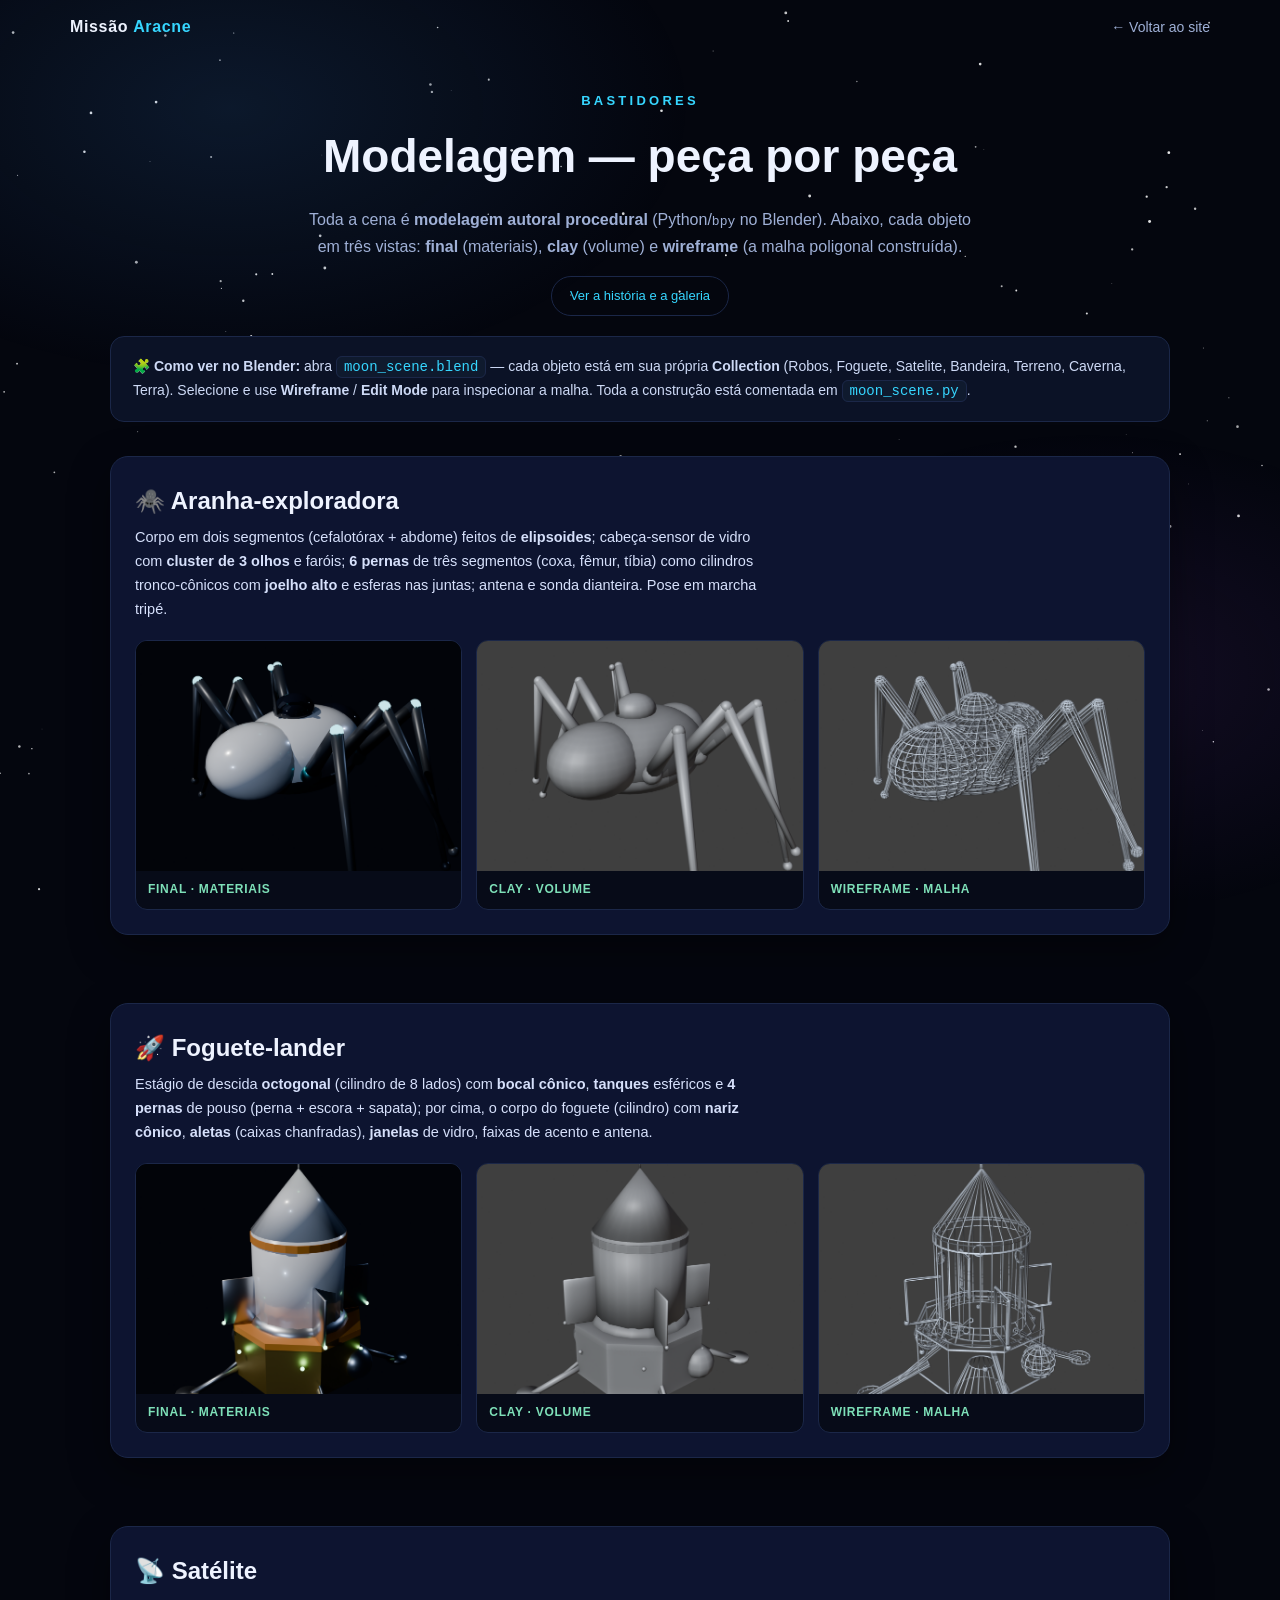
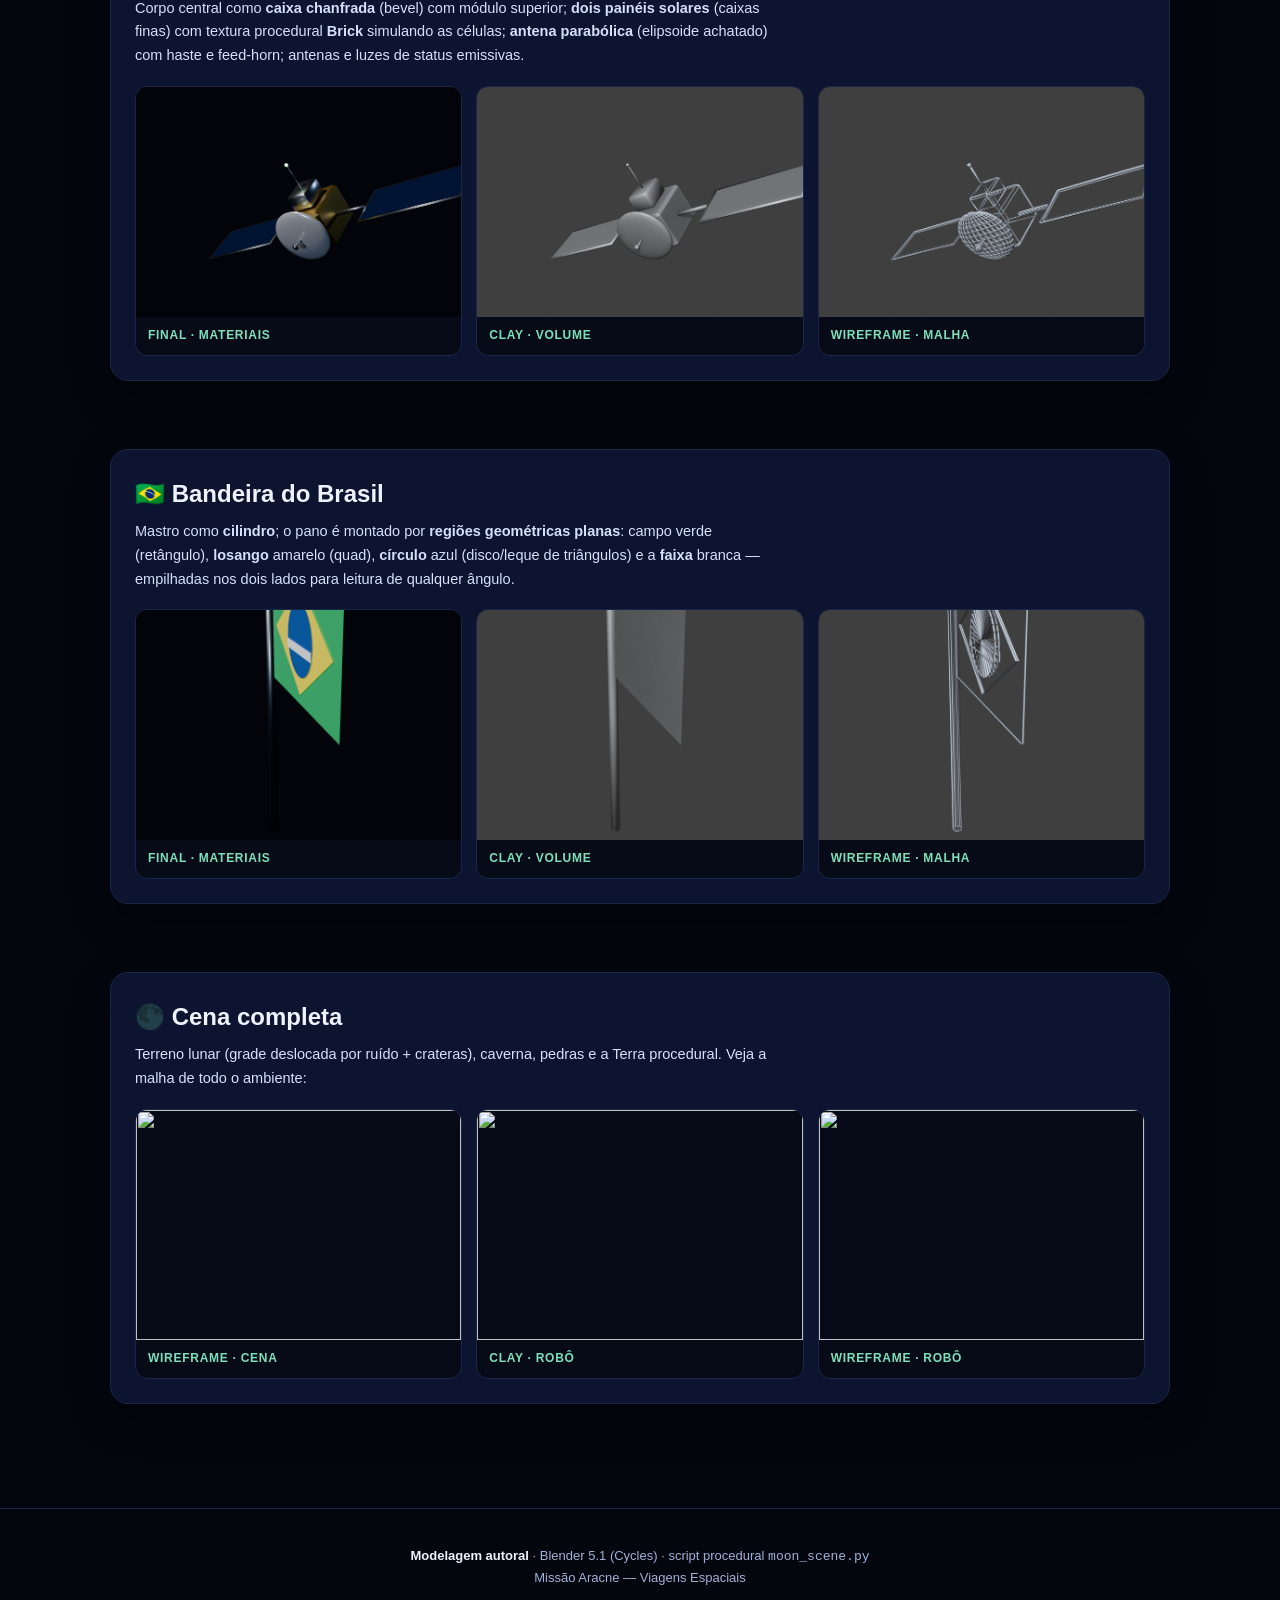
==== docs/modelagem.html @ 75605531 "Adiciona pagina de modelagem (making-of) com breakdown final/clay/wireframe por objeto" ====
<!DOCTYPE html>
<html lang="pt-BR">
<head>
<meta charset="UTF-8">
<meta name="viewport" content="width=device-width, initial-scale=1.0">
<title>Modelagem · Making-of — Viagens Espaciais</title>
<link rel="stylesheet" href="style.css">
<style>
  .mk-head{max-width:1100px;margin:0 auto;padding:90px 20px 10px;text-align:center}
  .mk-head .kicker{color:var(--accent);font-size:13px;letter-spacing:.25em;text-transform:uppercase;font-weight:700}
  .mk-head h1{font-size:clamp(28px,5vw,46px);margin-top:8px}
  .mk-head p{color:var(--muted);max-width:680px;margin:12px auto 0}
  .back{display:inline-block;margin-top:16px;color:var(--accent);border:1px solid var(--line);border-radius:999px;padding:8px 18px;font-size:13px}
  .bd{max-width:1100px;margin:0 auto;padding:34px 20px}
  .bd-card{background:var(--card);border:1px solid var(--line);border-radius:18px;padding:24px;box-shadow:0 14px 40px rgba(0,0,0,.4)}
  .bd-card h3{font-size:24px;margin-bottom:6px}
  .bd-card p{color:#d6e0fb;font-size:14.5px;max-width:80ch}
  .bd-row{display:grid;grid-template-columns:repeat(3,1fr);gap:14px;margin-top:18px}
  .bd-row figure{border:1px solid var(--line);border-radius:12px;overflow:hidden;background:#070b18}
  .bd-row img{width:100%;height:230px;object-fit:cover;display:block}
  .bd-row figcaption{padding:9px 12px;font-size:12px;letter-spacing:.06em;color:var(--accent2);text-transform:uppercase;font-weight:700}
  .tech{max-width:1100px;margin:10px auto 0;padding:0 20px}
  .tech .box{background:#0b1226;border:1px solid var(--line);border-radius:14px;padding:18px 22px;color:#cdd9f5;font-size:14px}
  .tech code{background:#0f1a2e;border:1px solid var(--line);border-radius:6px;padding:2px 7px;color:var(--accent)}
  @media(max-width:720px){.bd-row{grid-template-columns:1fr}.bd-row img{height:auto}}
</style>
</head>
<body>
<canvas id="sky"></canvas><div class="nebula"></div>

<nav><div class="wrap">
  <div class="logo">Missão <b>Aracne</b></div>
  <div class="links"><a href="index.html">← Voltar ao site</a></div>
</div></nav>

<header class="mk-head">
  <div class="kicker">Bastidores</div>
  <h1>Modelagem — peça por peça</h1>
  <p>Toda a cena é <b>modelagem autoral procedural</b> (Python/<code>bpy</code> no Blender).
     Abaixo, cada objeto em três vistas: <b>final</b> (materiais), <b>clay</b> (volume) e
     <b>wireframe</b> (a malha poligonal construída).</p>
  <a class="back" href="index.html">Ver a história e a galeria</a>
</header>

<div class="tech"><div class="box">
  🧩 <b>Como ver no Blender:</b> abra <code>moon_scene.blend</code> — cada objeto está em sua
  própria <b>Collection</b> (Robos, Foguete, Satelite, Bandeira, Terreno, Caverna, Terra).
  Selecione e use <b>Wireframe</b> / <b>Edit Mode</b> para inspecionar a malha. Toda a
  construção está comentada em <code>moon_scene.py</code>.
</div></div>

<section class="bd"><div class="bd-card">
  <h3>🕷️ Aranha-exploradora</h3>
  <p>Corpo em dois segmentos (cefalotórax + abdome) feitos de <b>elipsoides</b>; cabeça-sensor
     de vidro com <b>cluster de 3 olhos</b> e faróis; <b>6 pernas</b> de três segmentos
     (coxa, fêmur, tíbia) como cilindros tronco-cônicos com <b>joelho alto</b> e esferas nas
     juntas; antena e sonda dianteira. Pose em marcha tripé.</p>
  <div class="bd-row">
    <figure><img src="prints/modelagem/aranha_final.png"><figcaption>Final · materiais</figcaption></figure>
    <figure><img src="prints/modelagem/aranha_clay.png"><figcaption>Clay · volume</figcaption></figure>
    <figure><img src="prints/modelagem/aranha_wire.png"><figcaption>Wireframe · malha</figcaption></figure>
  </div>
</div></section>

<section class="bd"><div class="bd-card">
  <h3>🚀 Foguete-lander</h3>
  <p>Estágio de descida <b>octogonal</b> (cilindro de 8 lados) com <b>bocal cônico</b>,
     <b>tanques</b> esféricos e <b>4 pernas</b> de pouso (perna + escora + sapata); por cima,
     o corpo do foguete (cilindro) com <b>nariz cônico</b>, <b>aletas</b> (caixas chanfradas),
     <b>janelas</b> de vidro, faixas de acento e antena.</p>
  <div class="bd-row">
    <figure><img src="prints/modelagem/foguete_final.png"><figcaption>Final · materiais</figcaption></figure>
    <figure><img src="prints/modelagem/foguete_clay.png"><figcaption>Clay · volume</figcaption></figure>
    <figure><img src="prints/modelagem/foguete_wire.png"><figcaption>Wireframe · malha</figcaption></figure>
  </div>
</div></section>

<section class="bd"><div class="bd-card">
  <h3>📡 Satélite</h3>
  <p>Corpo central como <b>caixa chanfrada</b> (bevel) com módulo superior; <b>dois painéis
     solares</b> (caixas finas) com textura procedural <b>Brick</b> simulando as células;
     <b>antena parabólica</b> (elipsoide achatado) com haste e feed-horn; antenas e luzes de
     status emissivas.</p>
  <div class="bd-row">
    <figure><img src="prints/modelagem/satelite_final.png"><figcaption>Final · materiais</figcaption></figure>
    <figure><img src="prints/modelagem/satelite_clay.png"><figcaption>Clay · volume</figcaption></figure>
    <figure><img src="prints/modelagem/satelite_wire.png"><figcaption>Wireframe · malha</figcaption></figure>
  </div>
</div></section>

<section class="bd"><div class="bd-card">
  <h3>🇧🇷 Bandeira do Brasil</h3>
  <p>Mastro como <b>cilindro</b>; o pano é montado por <b>regiões geométricas planas</b>:
     campo verde (retângulo), <b>losango</b> amarelo (quad), <b>círculo</b> azul (disco/leque
     de triângulos) e a <b>faixa</b> branca — empilhadas nos dois lados para leitura de
     qualquer ângulo.</p>
  <div class="bd-row">
    <figure><img src="prints/modelagem/bandeira_final.png"><figcaption>Final · materiais</figcaption></figure>
    <figure><img src="prints/modelagem/bandeira_clay.png"><figcaption>Clay · volume</figcaption></figure>
    <figure><img src="prints/modelagem/bandeira_wire.png"><figcaption>Wireframe · malha</figcaption></figure>
  </div>
</div></section>

<section class="bd"><div class="bd-card">
  <h3>🌑 Cena completa</h3>
  <p>Terreno lunar (grade deslocada por ruído + crateras), caverna, pedras e a Terra
     procedural. Veja a malha de todo o ambiente:</p>
  <div class="bd-row">
    <figure><img src="prints/14_wireframe_cena.png"><figcaption>Wireframe · cena</figcaption></figure>
    <figure><img src="prints/15_clay_robo.png"><figcaption>Clay · robô</figcaption></figure>
    <figure><img src="prints/16_wireframe_robo.png"><figcaption>Wireframe · robô</figcaption></figure>
  </div>
</div></section>

<footer>
  <b>Modelagem autoral</b> · Blender 5.1 (Cycles) · script procedural <code>moon_scene.py</code><br>
  Missão Aracne — Viagens Espaciais
</footer>

<script>
/* estrelas (mesmo efeito da home, standalone) */
(function(){const cv=document.getElementById('sky'),ctx=cv.getContext('2d');let w,h,st;
function rs(){w=cv.width=innerWidth;h=cv.height=innerHeight;const n=Math.min(260,w*h/7000|0);
st=Array.from({length:n},()=>({x:Math.random()*w,y:Math.random()*h,r:Math.random()*1.3+.2,a:Math.random(),s:Math.random()*.02+.004}));}
function tk(){ctx.clearRect(0,0,w,h);for(const s of st){s.a+=s.s;const t=.5+.5*Math.sin(s.a);ctx.globalAlpha=.25+.7*t;ctx.fillStyle='#fff';ctx.beginPath();ctx.arc(s.x,s.y,s.r,0,7);ctx.fill();}ctx.globalAlpha=1;requestAnimationFrame(tk);}
addEventListener('resize',rs);rs();tk();})();
addEventListener('scroll',()=>document.querySelector('nav').classList.toggle('scrolled',scrollY>60),{passive:true});
</script>
</body>
</html>
---- docs/style.css ----
/* ===========================================================================
   Viagens Espaciais — Exploração de Cavernas Lunares
   Site narrativo interativo · estilos
   =========================================================================== */
:root{
  --bg:#04060e; --bg2:#0a1022; --card:#0d1430; --ink:#eef3ff; --muted:#9fb0d6;
  --accent:#36d6ff; --accent2:#7ee0b8; --gold:#e9b84a; --line:#1b2748;
  --maxw:1180px;
}
*{box-sizing:border-box;margin:0;padding:0}
html{scroll-behavior:smooth}
body{background:var(--bg);color:var(--ink);font-family:"Segoe UI",Roboto,Helvetica,Arial,sans-serif;line-height:1.65;overflow-x:hidden}
img{max-width:100%;display:block}
a{color:inherit;text-decoration:none}

/* fundo de estrelas (canvas) */
#sky{position:fixed;inset:0;z-index:-2}
.nebula{position:fixed;inset:0;z-index:-1;pointer-events:none;
  background:radial-gradient(60% 50% at 18% 12%,rgba(54,120,200,.16),transparent 60%),
             radial-gradient(50% 45% at 85% 75%,rgba(120,60,180,.14),transparent 60%)}

/* ---------- navbar ---------- */
nav{position:fixed;top:0;left:0;right:0;z-index:40;display:flex;justify-content:center;
  transition:background .3s,backdrop-filter .3s,border-color .3s;border-bottom:1px solid transparent}
nav.scrolled{background:rgba(7,11,26,.8);backdrop-filter:blur(12px);border-bottom:1px solid var(--line)}
nav .wrap{width:100%;max-width:var(--maxw);display:flex;align-items:center;justify-content:space-between;padding:14px 20px}
nav .logo{font-weight:800;letter-spacing:.04em}
nav .logo b{color:var(--accent)}
nav .links{display:flex;gap:22px;font-size:14px}
nav .links a{color:var(--muted);transition:color .2s}
nav .links a:hover{color:#fff}
@media(max-width:680px){nav .links{display:none}}

/* ---------- hero ---------- */
.hero{position:relative;min-height:100vh;display:flex;flex-direction:column;justify-content:center;align-items:center;text-align:center;padding:90px 20px 40px}
.hero .bg{position:absolute;inset:0;z-index:-1;background:
  linear-gradient(180deg,rgba(4,6,14,.45),rgba(4,6,14,.85) 70%,var(--bg)),
  url('prints/01_hero.png') center/cover no-repeat;will-change:transform}
.hero .badge{display:inline-block;letter-spacing:.32em;text-transform:uppercase;font-size:12px;font-weight:700;
  color:var(--bg);background:var(--accent);padding:8px 18px;border-radius:999px;margin-bottom:26px;
  animation:fadeUp 1s .1s both}
.hero h1{font-size:clamp(34px,7vw,76px);font-weight:800;line-height:1.03;text-shadow:0 6px 40px rgba(0,0,0,.7);animation:fadeUp 1s .25s both}
.hero h1 span{color:var(--accent)}
.hero p{color:var(--muted);max-width:660px;margin-top:18px;font-size:clamp(15px,2.4vw,20px);animation:fadeUp 1s .4s both}
.scrollcue{position:absolute;bottom:26px;color:var(--accent);font-size:12px;letter-spacing:.25em;animation:bob 1.8s ease-in-out infinite}
@keyframes bob{0%,100%{transform:translateY(0);opacity:.7}50%{transform:translateY(10px);opacity:1}}
@keyframes fadeUp{from{opacity:0;transform:translateY(30px)}to{opacity:1;transform:none}}

/* ---------- seções gerais ---------- */
section{position:relative}
.sec-head{max-width:var(--maxw);margin:0 auto;padding:80px 20px 10px;text-align:center}
.sec-head .kicker{color:var(--accent);font-size:13px;letter-spacing:.25em;text-transform:uppercase;font-weight:700}
.sec-head h2{font-size:clamp(26px,4vw,42px);margin-top:8px}
.sec-head p{color:var(--muted);max-width:640px;margin:12px auto 0}

/* ---------- visualizador 3D ---------- */
.viewer{max-width:var(--maxw);margin:24px auto 0;padding:0 20px}
#viewer3d{position:relative;height:62vh;min-height:420px;border:1px solid var(--line);border-radius:20px;
  overflow:hidden;background:radial-gradient(80% 80% at 50% 30%,#0e1736,#070b18);box-shadow:0 20px 60px rgba(0,0,0,.45)}
#viewer3d canvas{display:block}
.viewer .hint{position:absolute;bottom:14px;left:0;right:0;text-align:center;color:var(--muted);font-size:12.5px;letter-spacing:.08em;pointer-events:none}
.viewer .loader{position:absolute;inset:0;display:flex;align-items:center;justify-content:center;color:var(--muted);font-size:14px}
.spinner{width:34px;height:34px;border:3px solid var(--line);border-top-color:var(--accent);border-radius:50%;animation:spin 1s linear infinite;margin-right:12px}
@keyframes spin{to{transform:rotate(360deg)}}

/* ---------- capítulos (scrollytelling) ---------- */
.chapter{max-width:var(--maxw);margin:0 auto;padding:70px 20px;display:grid;grid-template-columns:1fr 1fr;gap:46px;align-items:center}
.chapter:nth-child(even) .ch-media{order:2}
.ch-media{position:relative;border-radius:18px;overflow:hidden;border:1px solid var(--line);box-shadow:0 18px 50px rgba(0,0,0,.5)}
.ch-media img{width:100%;height:100%;object-fit:cover;transition:transform 1.2s ease;will-change:transform}
.chapter:hover .ch-media img{transform:scale(1.05)}
.ch-num{font-size:14px;font-weight:800;letter-spacing:.2em;color:var(--accent2)}
.ch-body h3{font-size:clamp(22px,3.2vw,34px);margin:6px 0 14px;line-height:1.1}
.ch-body p{color:#d6e0fb;font-size:15.5px}
.ch-body .tag{display:inline-block;margin-top:16px;font-size:12px;color:var(--muted);border:1px solid var(--line);padding:5px 12px;border-radius:999px}
@media(max-width:760px){.chapter{grid-template-columns:1fr;gap:20px}.chapter:nth-child(even) .ch-media{order:0}}

/* reveal */
.reveal{opacity:0;transform:translateY(46px);transition:opacity .9s cubic-bezier(.2,.7,.2,1),transform .9s cubic-bezier(.2,.7,.2,1)}
.reveal.visible{opacity:1;transform:none}
.reveal.r-left{transform:translateX(-46px)}
.reveal.r-right{transform:translateX(46px)}
.reveal.r-left.visible,.reveal.r-right.visible{transform:none}

/* ---------- estatísticas ---------- */
.stats{max-width:var(--maxw);margin:30px auto 0;padding:0 20px;display:flex;gap:18px;flex-wrap:wrap;justify-content:center}
.stat{background:var(--card);border:1px solid var(--line);border-radius:16px;padding:18px 26px;min-width:150px;text-align:center}
.stat b{display:block;font-size:30px;color:var(--accent2)}
.stat span{font-size:12px;color:var(--muted);letter-spacing:.08em}

/* ---------- galeria ---------- */
.filters{max-width:var(--maxw);margin:26px auto 0;padding:0 20px;display:flex;gap:8px;flex-wrap:wrap;justify-content:center}
.filter{cursor:pointer;border:1px solid var(--line);background:transparent;color:var(--muted);padding:8px 16px;border-radius:999px;font-size:13px;font-weight:600;transition:.2s}
.filter:hover{color:#fff;border-color:var(--accent)}
.filter.active{background:var(--accent);color:var(--bg);border-color:var(--accent)}
.grid{max-width:var(--maxw);margin:18px auto 0;padding:0 20px;display:grid;grid-template-columns:repeat(auto-fill,minmax(300px,1fr));gap:16px}
figure.card{background:var(--card);border:1px solid var(--line);border-radius:16px;overflow:hidden;cursor:pointer;transition:transform .25s,box-shadow .25s,border-color .25s}
figure.card:hover{transform:translateY(-6px);box-shadow:0 16px 36px rgba(0,0,0,.5);border-color:var(--accent)}
figure.card img{width:100%;height:200px;object-fit:cover;background:#000}
figure.card .meta{padding:12px 14px}
figure.card .t{font-size:13.5px;color:#dce6ff}
figure.card .tag{font-size:10.5px;letter-spacing:.14em;text-transform:uppercase;color:var(--accent);font-weight:700}
.hide{display:none}

/* ---------- footer ---------- */
footer{border-top:1px solid var(--line);margin-top:70px;padding:36px 20px;text-align:center;color:var(--muted);font-size:13px}
footer b{color:var(--ink)}

/* ---------- lightbox ---------- */
.lb{position:fixed;inset:0;z-index:60;background:rgba(2,4,10,.95);display:none;align-items:center;justify-content:center;flex-direction:column;padding:24px}
.lb.open{display:flex}
.lb img{max-width:92vw;max-height:78vh;border-radius:10px;box-shadow:0 24px 70px rgba(0,0,0,.7)}
.lb .cap{color:#dce6ff;margin-top:16px;text-align:center;max-width:760px;font-size:14.5px}
.lb .cap b{color:var(--accent)}
.lb .x{position:absolute;top:16px;right:24px;font-size:36px;color:#fff;cursor:pointer;line-height:1}
.lb .arw{position:absolute;top:50%;transform:translateY(-50%);font-size:48px;color:#fff;cursor:pointer;user-select:none;padding:12px;opacity:.65;transition:.2s}
.lb .arw:hover{opacity:1;color:var(--accent)}
.lb .prev{left:14px}.lb .next{right:14px}

/* ---------- integrantes do grupo ---------- */
.team-sec{max-width:var(--maxw);margin:0 auto;padding:50px 20px 0}
.team-card{background:linear-gradient(180deg,#0e1638,#0a0f22);border:1px solid var(--line);
  border-radius:18px;padding:24px 26px;box-shadow:0 16px 40px rgba(0,0,0,.4)}
.team-title{text-align:center;color:var(--accent);font-size:13px;letter-spacing:.25em;
  text-transform:uppercase;font-weight:700;margin-bottom:18px}
.team-list{list-style:none;display:grid;grid-template-columns:repeat(auto-fit,minmax(230px,1fr));gap:14px}
.member{display:flex;align-items:center;gap:14px;background:#0b1226;border:1px solid var(--line);
  border-radius:14px;padding:14px 16px;transition:border-color .2s,transform .2s}
.member:hover{border-color:var(--accent);transform:translateY(-3px)}
.member .ava{width:46px;height:46px;border-radius:50%;flex:0 0 46px;display:flex;align-items:center;
  justify-content:center;font-weight:800;font-size:15px;color:#04121a;
  background:linear-gradient(135deg,var(--accent),var(--accent2));box-shadow:0 4px 14px rgba(54,214,255,.25)}
.member .info{display:flex;flex-direction:column;min-width:0}
.member .nm{font-size:14px;color:#eef3ff;font-weight:600;line-height:1.25}
.member .rm{font-size:12px;color:var(--accent2);margin-top:3px;letter-spacing:.06em}
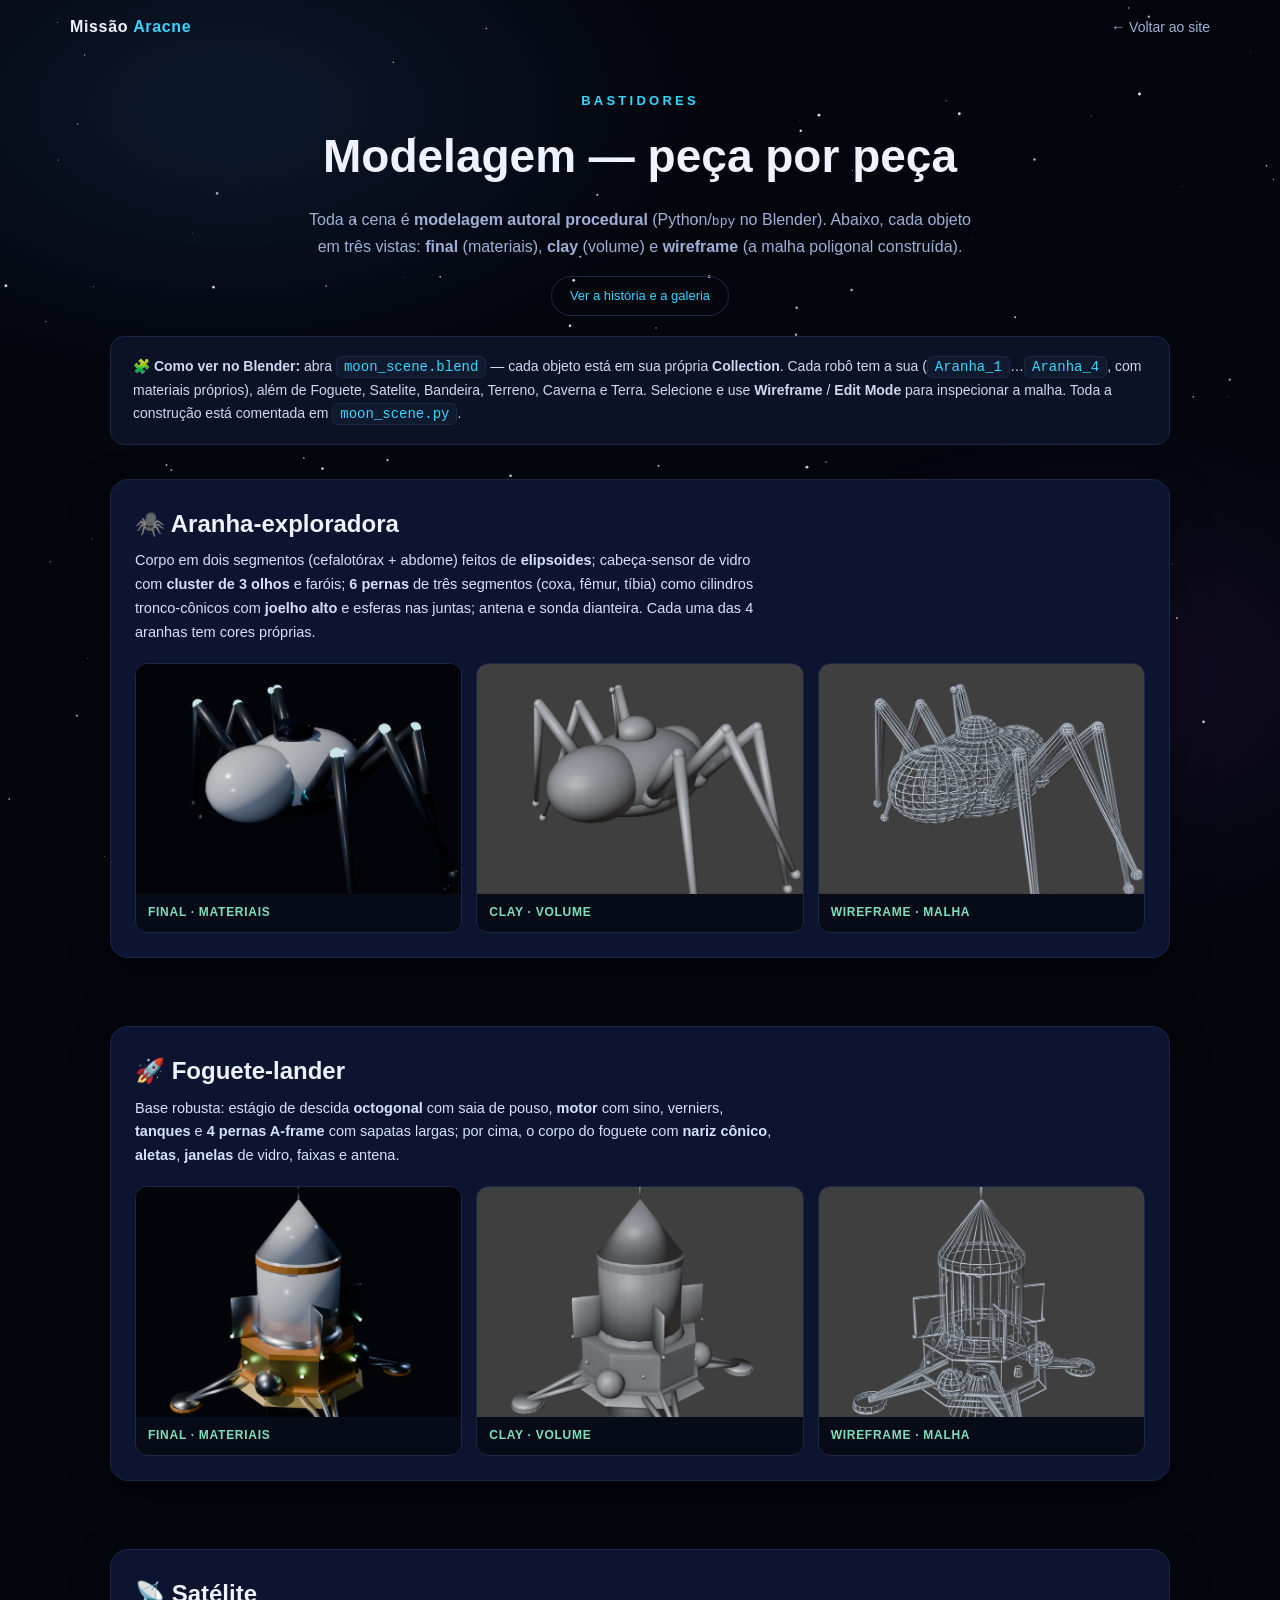
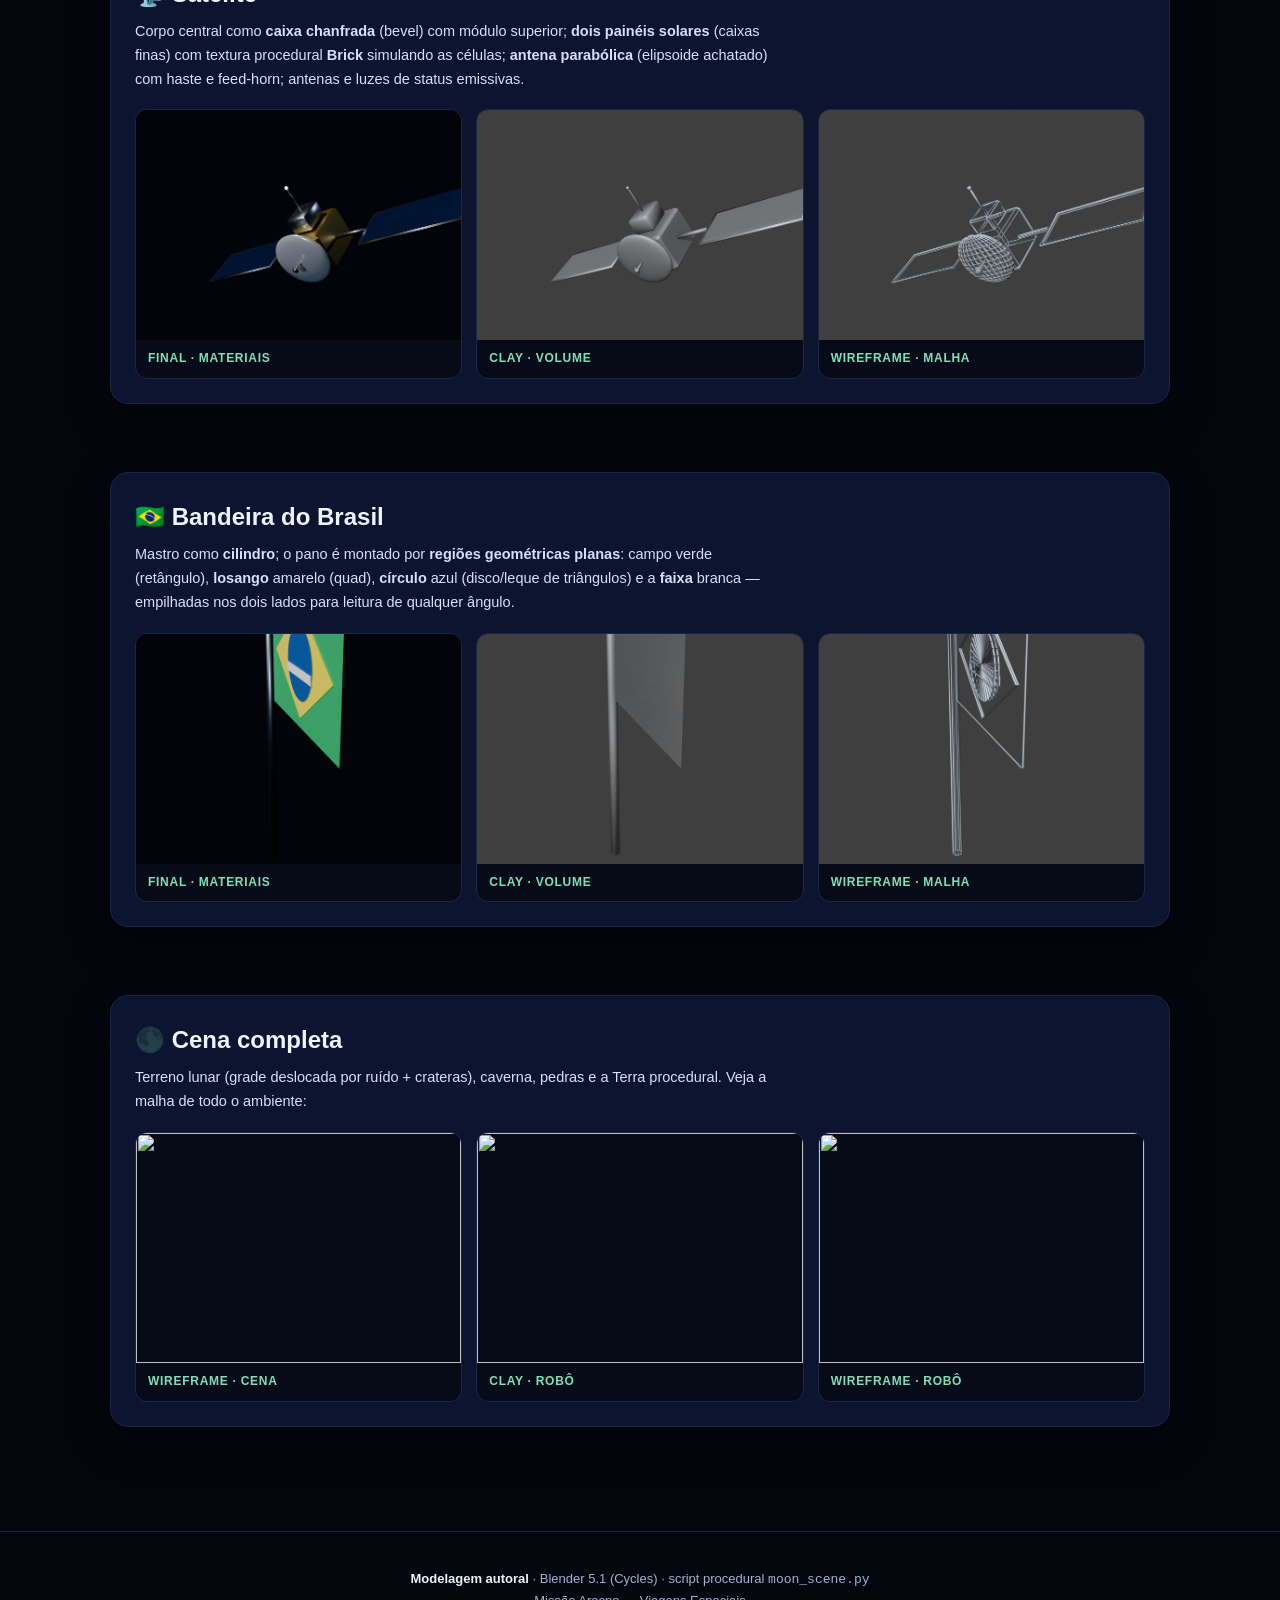
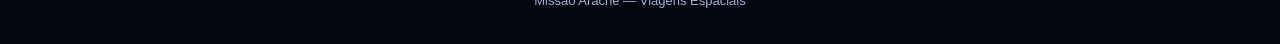
==== commit be589a55: "Robos individuais (Aranha_1..4) com cores unicas, base do foguete robusta e correcao de codificacao " ====
--- a/docs/modelagem.html
+++ b/docs/modelagem.html
@@ -44,7 +44,8 @@
 
 <div class="tech"><div class="box">
   🧩 <b>Como ver no Blender:</b> abra <code>moon_scene.blend</code> — cada objeto está em sua
-  própria <b>Collection</b> (Robos, Foguete, Satelite, Bandeira, Terreno, Caverna, Terra).
+  própria <b>Collection</b>. Cada robô tem a sua (<code>Aranha_1</code>…<code>Aranha_4</code>,
+  com materiais próprios), além de Foguete, Satelite, Bandeira, Terreno, Caverna e Terra.
   Selecione e use <b>Wireframe</b> / <b>Edit Mode</b> para inspecionar a malha. Toda a
   construção está comentada em <code>moon_scene.py</code>.
 </div></div>
@@ -54,7 +55,7 @@
   <p>Corpo em dois segmentos (cefalotórax + abdome) feitos de <b>elipsoides</b>; cabeça-sensor
      de vidro com <b>cluster de 3 olhos</b> e faróis; <b>6 pernas</b> de três segmentos
      (coxa, fêmur, tíbia) como cilindros tronco-cônicos com <b>joelho alto</b> e esferas nas
-     juntas; antena e sonda dianteira. Pose em marcha tripé.</p>
+     juntas; antena e sonda dianteira. Cada uma das 4 aranhas tem cores próprias.</p>
   <div class="bd-row">
     <figure><img src="prints/modelagem/aranha_final.png"><figcaption>Final · materiais</figcaption></figure>
     <figure><img src="prints/modelagem/aranha_clay.png"><figcaption>Clay · volume</figcaption></figure>
@@ -64,10 +65,9 @@
 
 <section class="bd"><div class="bd-card">
   <h3>🚀 Foguete-lander</h3>
-  <p>Estágio de descida <b>octogonal</b> (cilindro de 8 lados) com <b>bocal cônico</b>,
-     <b>tanques</b> esféricos e <b>4 pernas</b> de pouso (perna + escora + sapata); por cima,
-     o corpo do foguete (cilindro) com <b>nariz cônico</b>, <b>aletas</b> (caixas chanfradas),
-     <b>janelas</b> de vidro, faixas de acento e antena.</p>
+  <p>Base robusta: estágio de descida <b>octogonal</b> com saia de pouso, <b>motor</b> com sino,
+     verniers, <b>tanques</b> e <b>4 pernas A-frame</b> com sapatas largas; por cima, o corpo do
+     foguete com <b>nariz cônico</b>, <b>aletas</b>, <b>janelas</b> de vidro, faixas e antena.</p>
   <div class="bd-row">
     <figure><img src="prints/modelagem/foguete_final.png"><figcaption>Final · materiais</figcaption></figure>
     <figure><img src="prints/modelagem/foguete_clay.png"><figcaption>Clay · volume</figcaption></figure>
@@ -118,7 +118,6 @@
 </footer>
 
 <script>
-/* estrelas (mesmo efeito da home, standalone) */
 (function(){const cv=document.getElementById('sky'),ctx=cv.getContext('2d');let w,h,st;
 function rs(){w=cv.width=innerWidth;h=cv.height=innerHeight;const n=Math.min(260,w*h/7000|0);
 st=Array.from({length:n},()=>({x:Math.random()*w,y:Math.random()*h,r:Math.random()*1.3+.2,a:Math.random(),s:Math.random()*.02+.004}));}
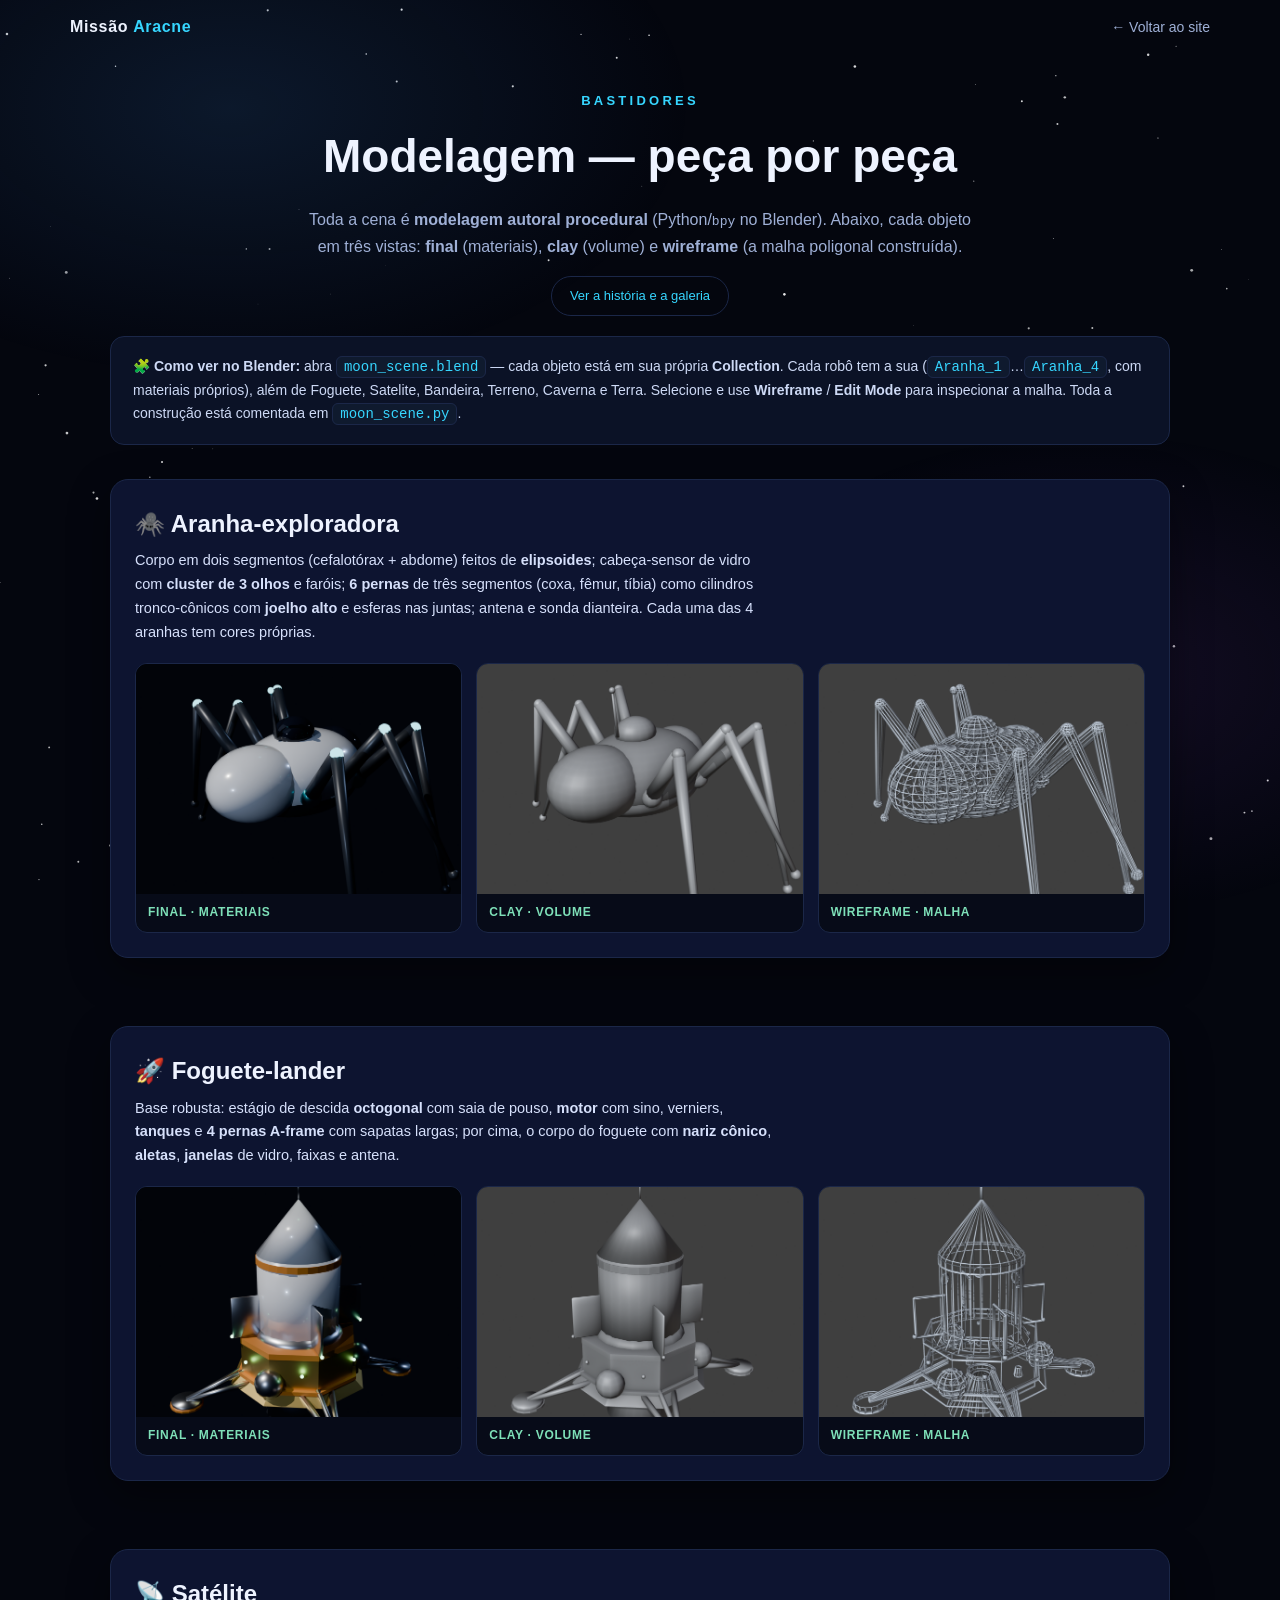
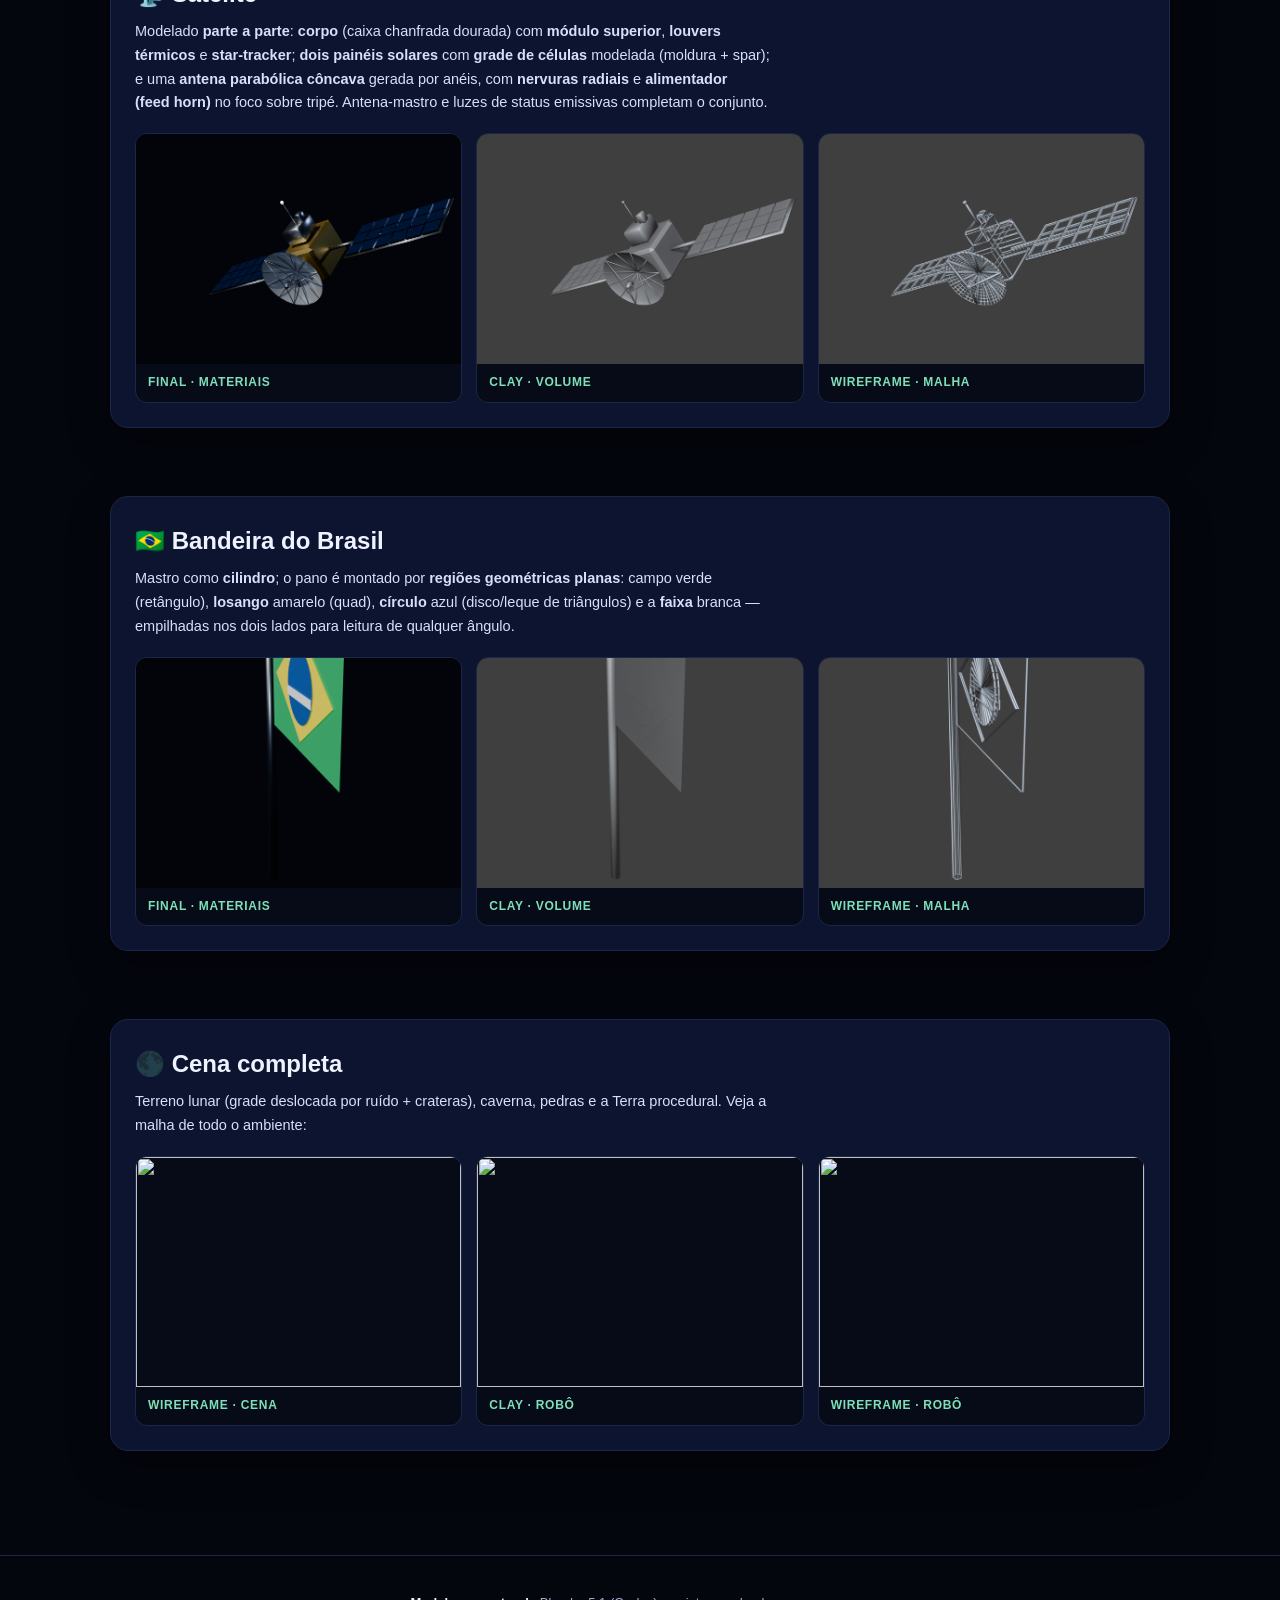
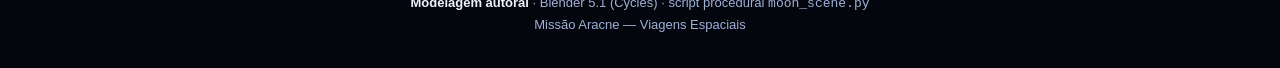
==== commit 4adc49e0: "refactor: modulariza toda a cena em partes nomeadas e refina o satelite - moon_scene.py: cada objeto" ====
--- a/docs/modelagem.html
+++ b/docs/modelagem.html
@@ -77,10 +77,11 @@
 
 <section class="bd"><div class="bd-card">
   <h3>📡 Satélite</h3>
-  <p>Corpo central como <b>caixa chanfrada</b> (bevel) com módulo superior; <b>dois painéis
-     solares</b> (caixas finas) com textura procedural <b>Brick</b> simulando as células;
-     <b>antena parabólica</b> (elipsoide achatado) com haste e feed-horn; antenas e luzes de
-     status emissivas.</p>
+  <p>Modelado <b>parte a parte</b>: <b>corpo</b> (caixa chanfrada dourada) com <b>módulo
+     superior</b>, <b>louvers térmicos</b> e <b>star-tracker</b>; <b>dois painéis solares</b>
+     com <b>grade de células</b> modelada (moldura + spar); e uma <b>antena parabólica côncava</b>
+     gerada por anéis, com <b>nervuras radiais</b> e <b>alimentador (feed&nbsp;horn)</b> no foco
+     sobre tripé. Antena-mastro e luzes de status emissivas completam o conjunto.</p>
   <div class="bd-row">
     <figure><img src="prints/modelagem/satelite_final.png"><figcaption>Final · materiais</figcaption></figure>
     <figure><img src="prints/modelagem/satelite_clay.png"><figcaption>Clay · volume</figcaption></figure>
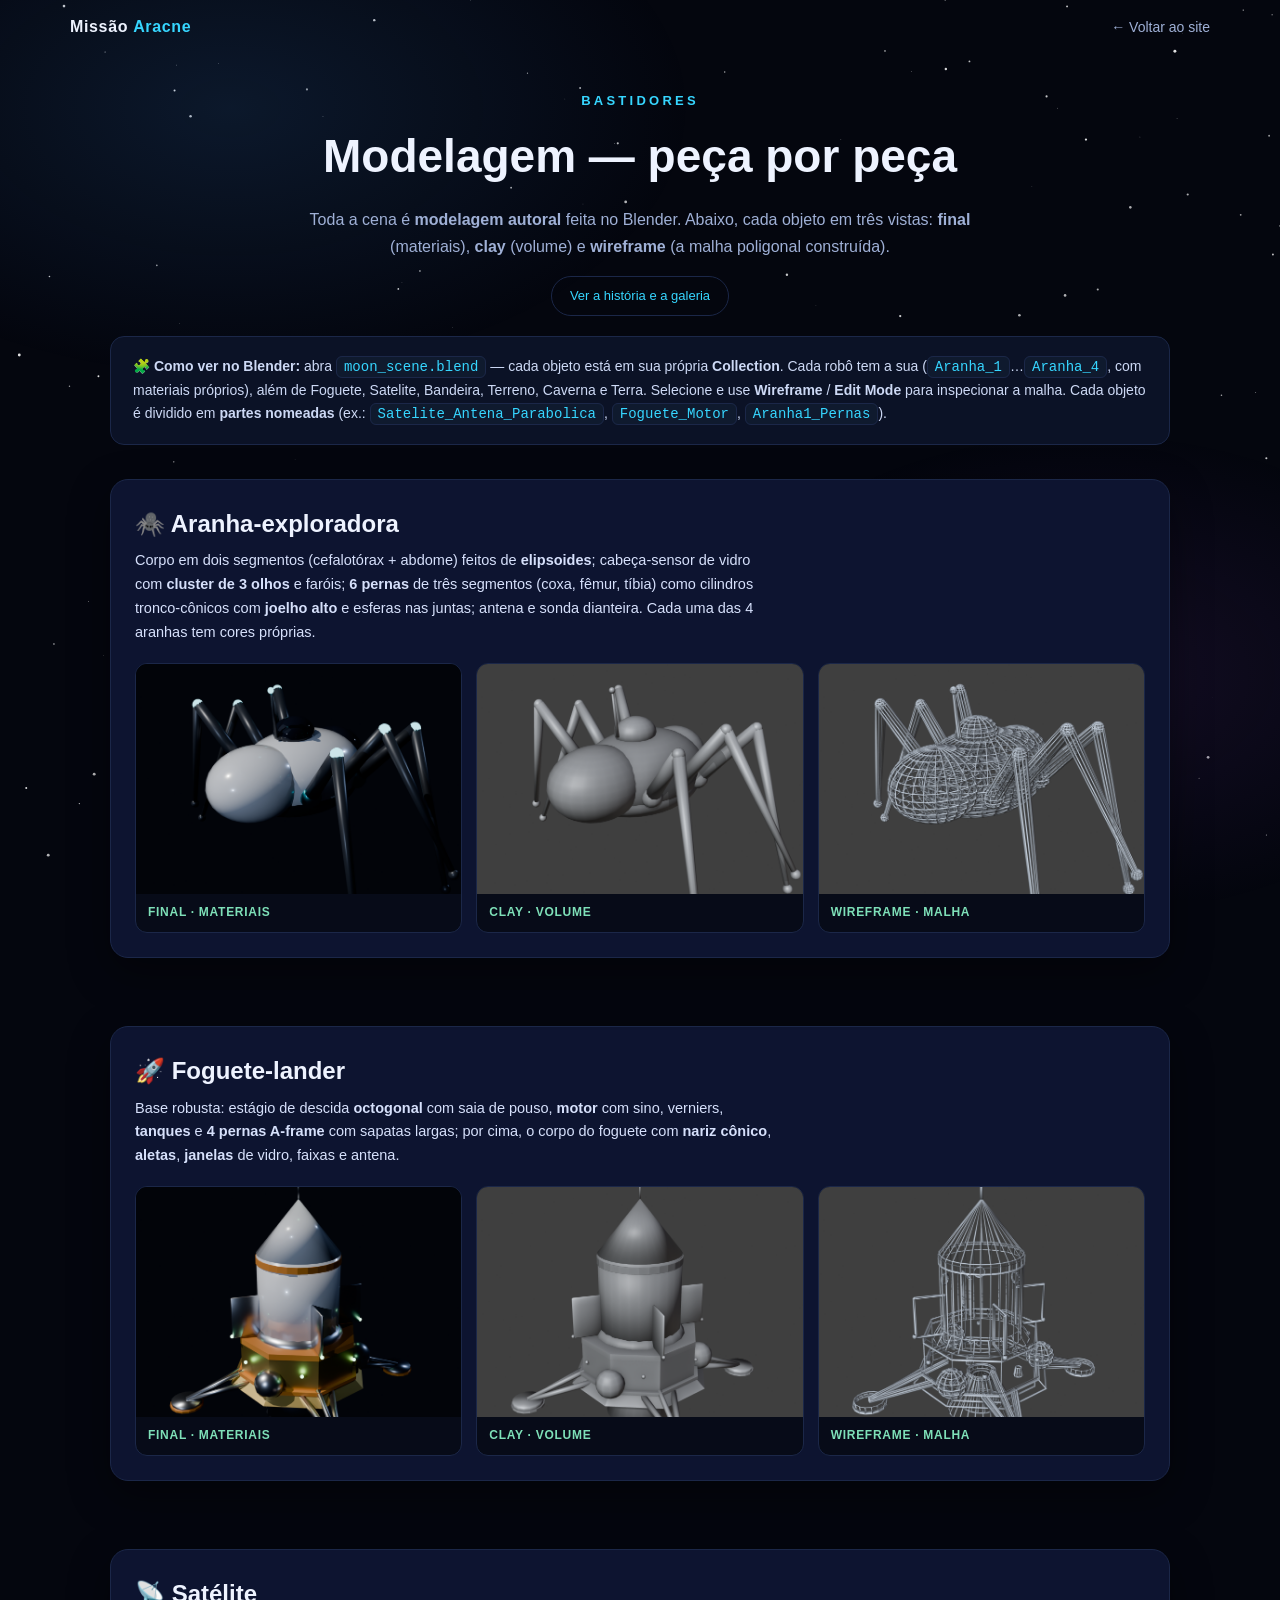
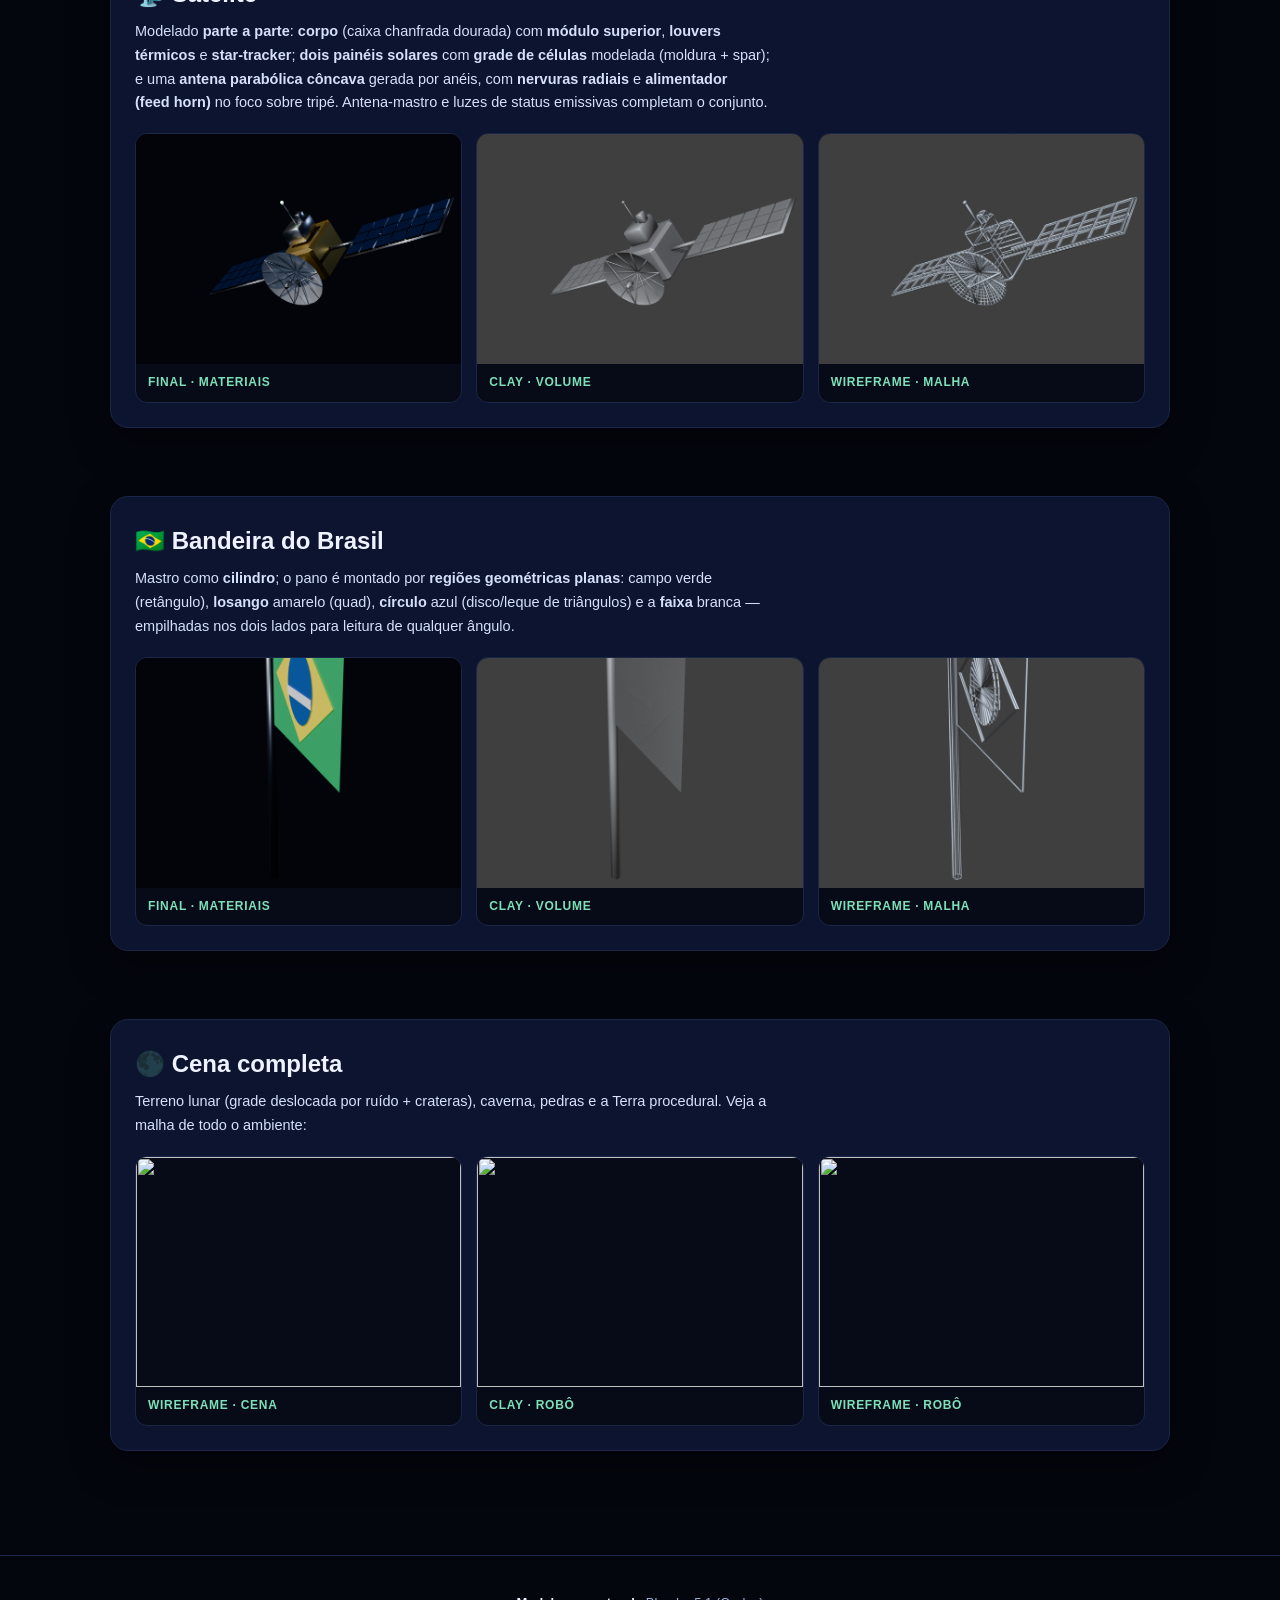
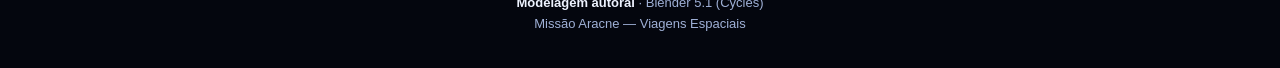
==== commit 10fdcb63: "docs: remove mencoes ao script e aos links de repositorio do site e da documentacao" ====
--- a/docs/modelagem.html
+++ b/docs/modelagem.html
@@ -36,7 +36,7 @@
 <header class="mk-head">
   <div class="kicker">Bastidores</div>
   <h1>Modelagem — peça por peça</h1>
-  <p>Toda a cena é <b>modelagem autoral procedural</b> (Python/<code>bpy</code> no Blender).
+  <p>Toda a cena é <b>modelagem autoral</b> feita no Blender.
      Abaixo, cada objeto em três vistas: <b>final</b> (materiais), <b>clay</b> (volume) e
      <b>wireframe</b> (a malha poligonal construída).</p>
   <a class="back" href="index.html">Ver a história e a galeria</a>
@@ -46,8 +46,9 @@
   🧩 <b>Como ver no Blender:</b> abra <code>moon_scene.blend</code> — cada objeto está em sua
   própria <b>Collection</b>. Cada robô tem a sua (<code>Aranha_1</code>…<code>Aranha_4</code>,
   com materiais próprios), além de Foguete, Satelite, Bandeira, Terreno, Caverna e Terra.
-  Selecione e use <b>Wireframe</b> / <b>Edit Mode</b> para inspecionar a malha. Toda a
-  construção está comentada em <code>moon_scene.py</code>.
+  Selecione e use <b>Wireframe</b> / <b>Edit Mode</b> para inspecionar a malha. Cada objeto
+  é dividido em <b>partes nomeadas</b> (ex.: <code>Satelite_Antena_Parabolica</code>,
+  <code>Foguete_Motor</code>, <code>Aranha1_Pernas</code>).
 </div></div>
 
 <section class="bd"><div class="bd-card">
@@ -114,7 +115,7 @@
 </div></section>
 
 <footer>
-  <b>Modelagem autoral</b> · Blender 5.1 (Cycles) · script procedural <code>moon_scene.py</code><br>
+  <b>Modelagem autoral</b> · Blender 5.1 (Cycles)<br>
   Missão Aracne — Viagens Espaciais
 </footer>
 
